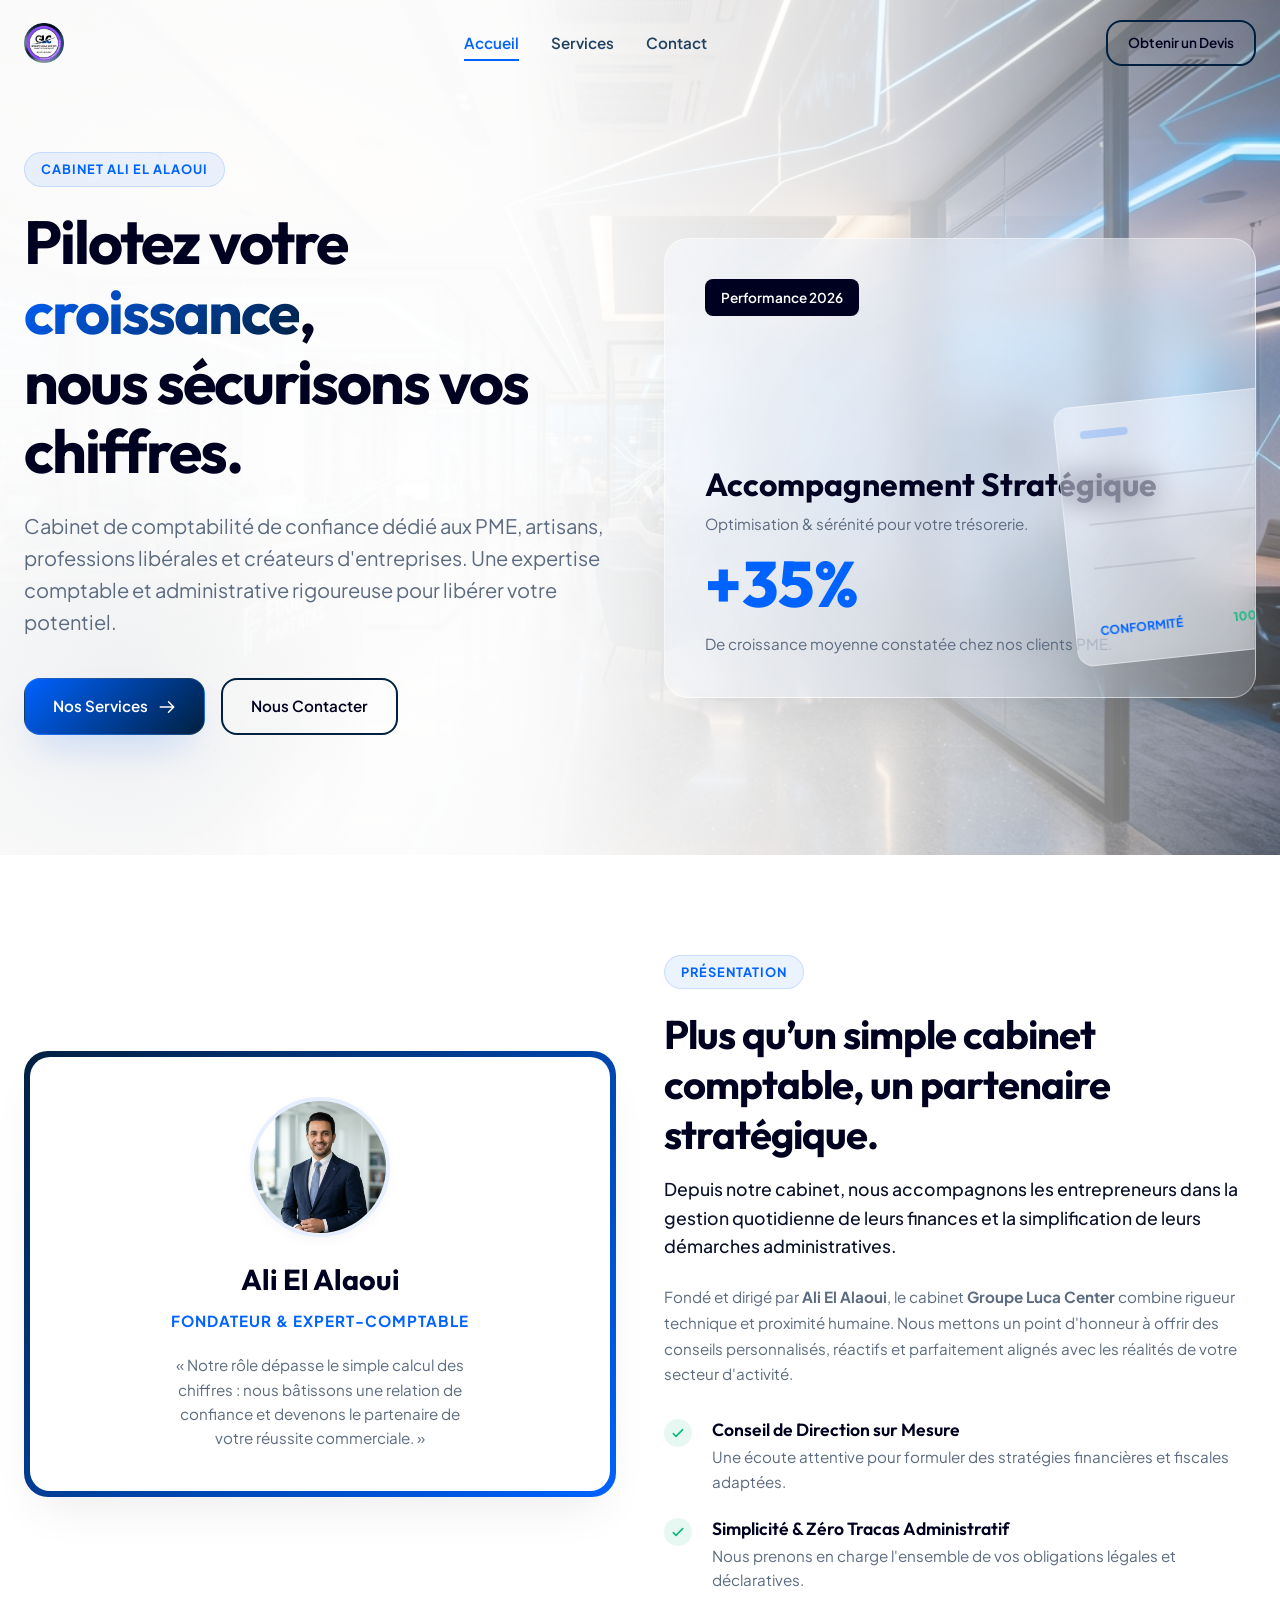
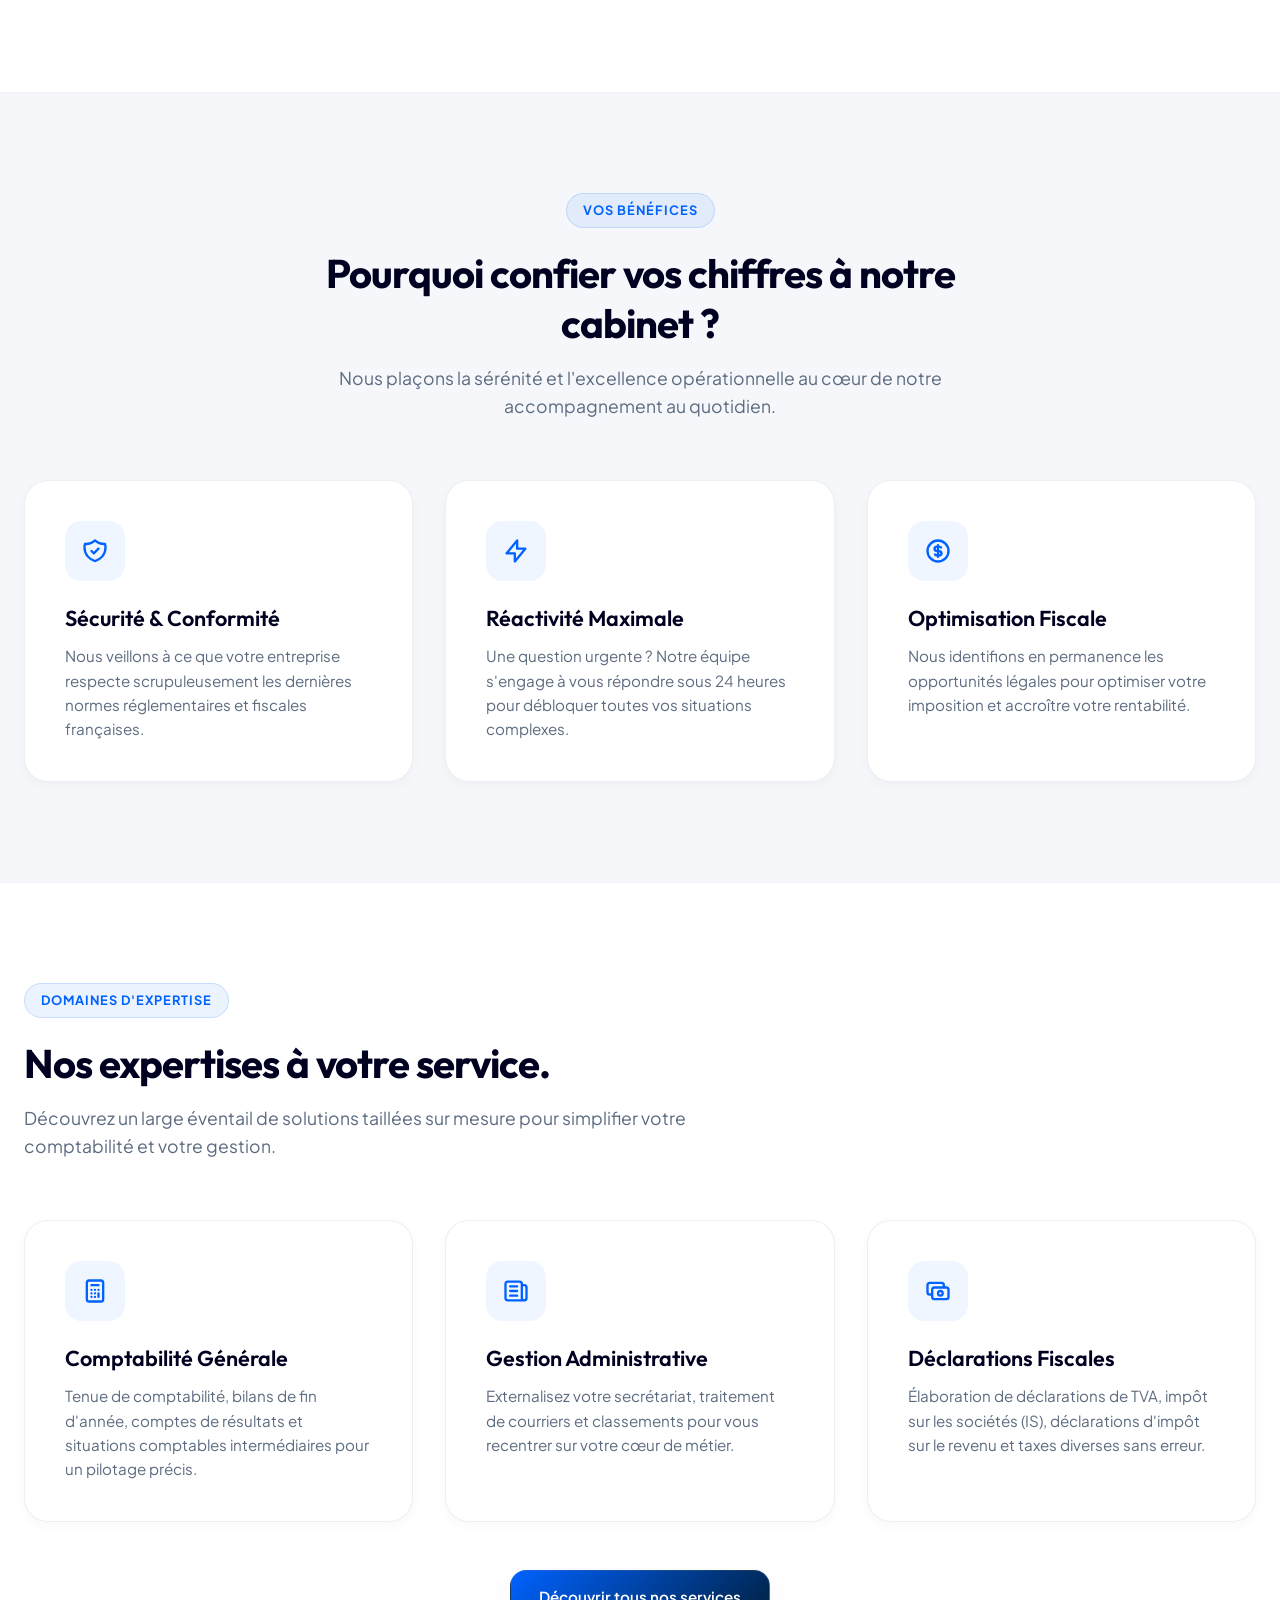
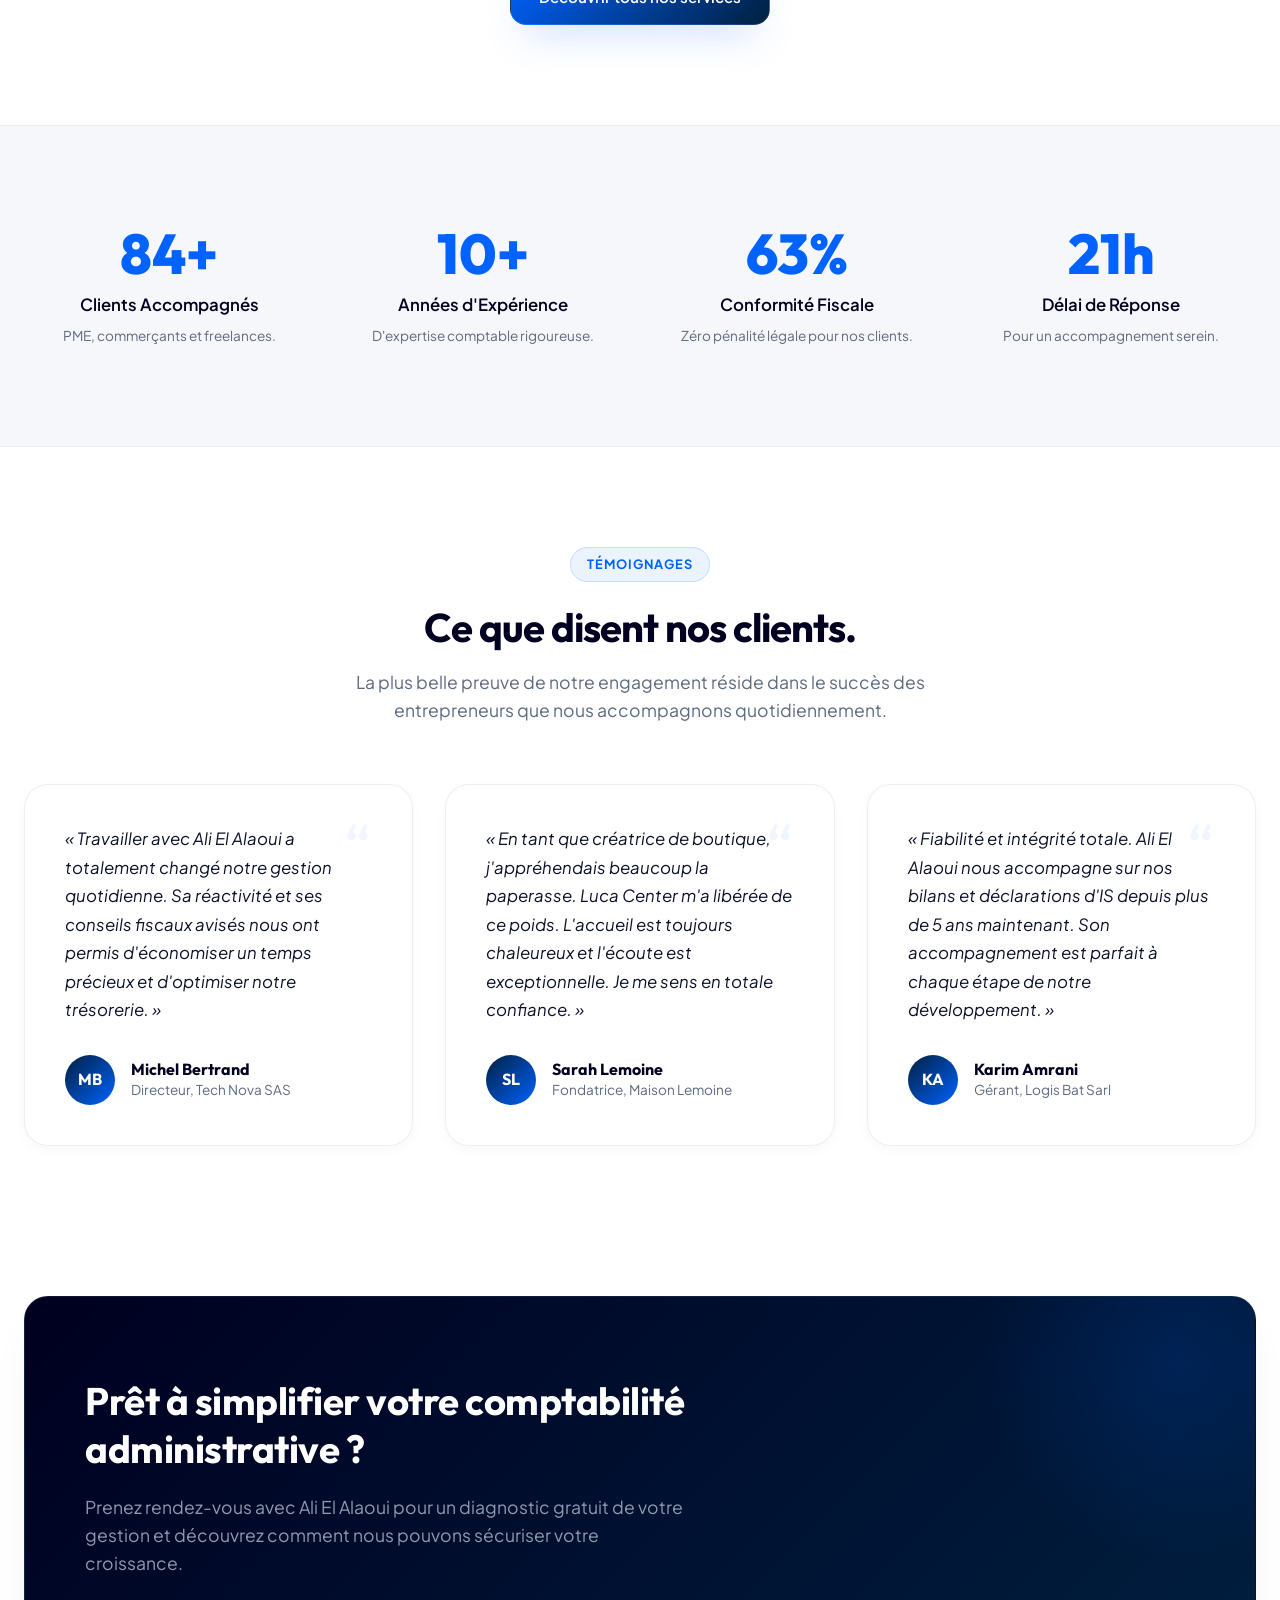
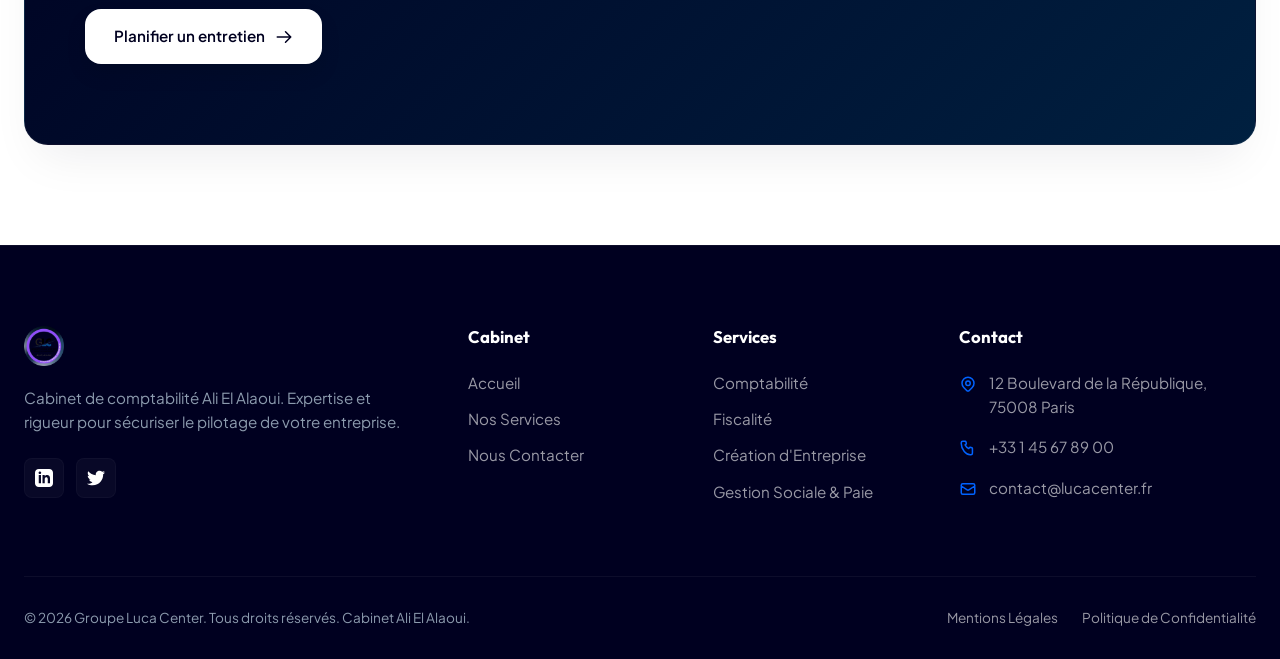
==== index.html @ bc60959a "Initial commit: Groupe Luca Center accounting firm website" ====
<!DOCTYPE html>
<html lang="fr">
<head>
  <meta charset="UTF-8">
  <meta name="viewport" content="width=device-width, initial-scale=1.0">
  
  <!-- SEO Meta Tags -->
  <title>Cabinet Ali El Alaoui | Groupe Luca Center — Cabinet de Comptabilité & Conseil</title>
  <meta name="description" content="Découvrez le Cabinet de Comptabilité Ali El Alaoui & Groupe Luca Center. Accompagnement d'excellence en comptabilité générale, gestion sociale, fiscalité et création d'entreprise pour PME et indépendants.">
  <meta name="keywords" content="comptabilité, cabinet comptable, Ali El Alaoui, Luca Center, fiscalité, création d'entreprise, paie, conseil financier, PME, France">
  <meta name="author" content="Groupe Luca Center">
  
  <!-- Open Graph / Social Media -->
  <meta property="og:type" content="website">
  <meta property="og:title" content="Groupe Luca Center | Cabinet de Comptabilité Ali El Alaoui">
  <meta property="og:description" content="Accompagnement comptable, fiscal et stratégique haut de gamme pour les entreprises en quête de croissance.">
  <meta property="og:site_name" content="Groupe Luca Center">
  
  <!-- Stylesheets -->
  <link rel="stylesheet" href="css/style.css">
</head>
<body>

  <!-- ==========================================================================
       HEADER / NAVBAR
       ========================================================================== -->
  <header class="header" id="mainHeader">
    <div class="container nav-container">
      <!-- Logo -->
      <a href="index.html" class="logo" id="logoLink">
        <img src="logo.png" alt="Luca Center Logo" style="height: 40px; width: auto; object-fit: contain; border-radius: var(--radius-sm);">
      </a>

      <!-- Navigation Menu -->
      <nav class="nav-menu" id="navMenu">
        <a href="index.html" class="nav-link active" id="navHome">Accueil</a>
        <a href="services.html" class="nav-link" id="navServices">Services</a>
        <a href="contact.html" class="nav-link" id="navContact">Contact</a>
      </nav>

      <!-- Desktop Button -->
      <div class="nav-actions">
        <a href="contact.html" class="btn btn-secondary" style="padding: 10px 20px; font-size: 0.85rem;" id="navCta">Obtenir un Devis</a>
      </div>

      <!-- Hamburger toggle for mobile -->
      <div class="nav-toggle" id="navToggle">
        <span></span>
        <span></span>
        <span></span>
      </div>
    </div>
  </header>

  <!-- ==========================================================================
       HERO SECTION
       ========================================================================== -->
  <section class="hero">
    <div class="container grid-2">
      <!-- Left Content -->
      <div class="hero-content reveal-left">
        <span class="badge">Cabinet Ali El Alaoui</span>
        <h1 class="hero-title">
          Pilotez votre <span>croissance</span>,<br>nous sécurisons vos chiffres.
        </h1>
        <p class="hero-subtitle">
          Cabinet de comptabilité de confiance dédié aux PME, artisans, professions libérales et créateurs d'entreprises. Une expertise comptable et administrative rigoureuse pour libérer votre potentiel.
        </p>
        <div class="hero-actions">
          <a href="services.html" class="btn btn-primary" id="heroBtnServices">
            Nos Services
            <svg style="width: 18px; height: 18px; fill: none; stroke: currentColor; stroke-width: 2;" viewBox="0 0 24 24">
              <path stroke-linecap="round" stroke-linejoin="round" d="M14 5l7 7m0 0l-7 7m7-7H3"/>
            </svg>
          </a>
          <a href="contact.html" class="btn btn-secondary" id="heroBtnContact">Nous Contacter</a>
        </div>
      </div>

      <!-- Right Modern CSS Graphic Panel -->
      <div class="hero-graphics reveal-right">
        <div class="hero-box">
          <span class="hero-box-tag">Performance 2026</span>
          <div class="hero-box-main">
            <h3 class="hero-box-title">Accompagnement Stratégique</h3>
            <p class="hero-box-desc">Optimisation & sérénité pour votre trésorerie.</p>
            <div class="hero-box-number">+35%</div>
            <p class="hero-box-desc">De croissance moyenne constatée chez nos clients PME.</p>
          </div>
          
          <!-- Glassmorphic floating second element -->
          <div class="hero-box-glass">
            <div class="hero-glass-indicator"></div>
            <div class="hero-glass-row"></div>
            <div class="hero-glass-row"></div>
            <div class="hero-glass-row short"></div>
            <div style="display: flex; justify-content: space-between; align-items: center; margin-top: 10px;">
              <span style="font-size: 0.75rem; font-weight: 700; color: var(--primary-blue);">CONFORMITÉ</span>
              <span style="font-size: 0.75rem; font-weight: 700; color: var(--success);">100%</span>
            </div>
          </div>
        </div>
      </div>
    </div>
  </section>

  <!-- ==========================================================================
       PRESENTATION CABINET
       ========================================================================== -->
  <section class="section">
    <div class="container grid-2">
      <!-- Left Image/Graphic Column -->
      <div class="reveal-left">
        <!-- Modern Abstract Frame in Light Colors -->
        <div style="position: relative; border-radius: var(--radius-lg); overflow: hidden; background: linear-gradient(135deg, var(--secondary-blue) 0%, var(--primary-blue) 100%); padding: 6px; box-shadow: var(--shadow-lg);">
          <div style="background-color: var(--bg-white); border-radius: calc(var(--radius-lg) - 4px); padding: 40px 30px; text-align: center;">
            <img src="ali_portrait.png" alt="Ali El Alaoui" style="width: 140px; height: 140px; border-radius: var(--radius-full); object-fit: cover; margin: 0 auto 24px; border: 4px solid rgba(0, 98, 255, 0.1); box-shadow: var(--shadow-sm);">
            <h3 style="font-size: 1.8rem; color: var(--deep-navy); margin-bottom: 12px;">Ali El Alaoui</h3>
            <p style="color: var(--primary-blue); font-weight: 700; font-size: 0.95rem; text-transform: uppercase; letter-spacing: 1px; margin-bottom: 20px;">Fondateur & Expert-Comptable</p>
            <p style="color: var(--text-muted); font-size: 0.95rem; line-height: 1.6; max-width: 320px; margin: 0 auto;">
              « Notre rôle dépasse le simple calcul des chiffres : nous bâtissons une relation de confiance et devenons le partenaire de votre réussite commerciale. »
            </p>
          </div>
        </div>
      </div>

      <!-- Right Description Column -->
      <div class="reveal-right">
        <span class="badge">Présentation</span>
        <h2 class="section-title">Plus qu’un simple cabinet comptable, un partenaire stratégique.</h2>
        <p style="color: var(--text-dark); font-size: 1.1rem; margin-bottom: 24px; font-weight: 500;">
          Depuis notre cabinet, nous accompagnons les entrepreneurs dans la gestion quotidienne de leurs finances et la simplification de leurs démarches administratives.
        </p>
        <p style="color: var(--text-muted); font-size: 0.95rem; margin-bottom: 30px; line-height: 1.7;">
          Fondé et dirigé par <strong>Ali El Alaoui</strong>, le cabinet <strong>Groupe Luca Center</strong> combine rigueur technique et proximité humaine. Nous mettons un point d'honneur à offrir des conseils personnalisés, réactifs et parfaitement alignés avec les réalités de votre secteur d'activité.
        </p>
        
        <div class="about-features">
          <div class="about-feature-item">
            <div class="about-feature-check">
              <svg style="width: 16px; height: 16px; fill: none; stroke: currentColor; stroke-width: 2.5;" viewBox="0 0 24 24">
                <path stroke-linecap="round" stroke-linejoin="round" d="M5 13l4 4L19 7" />
              </svg>
            </div>
            <div>
              <h4 class="about-feature-title">Conseil de Direction sur Mesure</h4>
              <p class="about-feature-desc">Une écoute attentive pour formuler des stratégies financières et fiscales adaptées.</p>
            </div>
          </div>
          <div class="about-feature-item">
            <div class="about-feature-check">
              <svg style="width: 16px; height: 16px; fill: none; stroke: currentColor; stroke-width: 2.5;" viewBox="0 0 24 24">
                <path stroke-linecap="round" stroke-linejoin="round" d="M5 13l4 4L19 7" />
              </svg>
            </div>
            <div>
              <h4 class="about-feature-title">Simplicité & Zéro Tracas Administratif</h4>
              <p class="about-feature-desc">Nous prenons en charge l'ensemble de vos obligations légales et déclaratives.</p>
            </div>
          </div>
        </div>
      </div>
    </div>
  </section>

  <!-- ==========================================================================
       POURQUOI NOUS CHOISIR
       ========================================================================== -->
  <section class="section" style="background-color: var(--bg-soft-gray); border-top: 1px solid rgba(0,0,0,0.02); border-bottom: 1px solid rgba(0,0,0,0.02);">
    <div class="container">
      <div class="section-header center reveal">
        <span class="badge">Vos Bénéfices</span>
        <h2 class="section-title">Pourquoi confier vos chiffres à notre cabinet ?</h2>
        <p class="section-subtitle">Nous plaçons la sérénité et l'excellence opérationnelle au cœur de notre accompagnement au quotidien.</p>
      </div>

      <div class="grid-3">
        <!-- Item 1 -->
        <div class="card reveal" style="transition-delay: 0.1s;">
          <div class="card-icon">
            <svg style="width: 28px; height: 28px; fill: none; stroke: currentColor; stroke-width: 2;" viewBox="0 0 24 24">
              <path stroke-linecap="round" stroke-linejoin="round" d="M9 12l2 2 4-4m5.618-4.016A11.955 11.955 0 0112 2.944a11.955 11.955 0 01-8.618 3.04A12.02 12.02 0 003 9c0 5.591 3.824 10.29 9 11.622 5.176-1.332 9-6.03 9-11.622 0-1.042-.133-2.052-.382-3.016z"/>
            </svg>
          </div>
          <h3 class="card-title">Sécurité & Conformité</h3>
          <p class="card-text">Nous veillons à ce que votre entreprise respecte scrupuleusement les dernières normes réglementaires et fiscales françaises.</p>
        </div>

        <!-- Item 2 -->
        <div class="card reveal" style="transition-delay: 0.2s;">
          <div class="card-icon">
            <svg style="width: 28px; height: 28px; fill: none; stroke: currentColor; stroke-width: 2;" viewBox="0 0 24 24">
              <path stroke-linecap="round" stroke-linejoin="round" d="M13 10V3L4 14h7v7l9-11h-7z"/>
            </svg>
          </div>
          <h3 class="card-title">Réactivité Maximale</h3>
          <p class="card-text">Une question urgente ? Notre équipe s'engage à vous répondre sous 24 heures pour débloquer toutes vos situations complexes.</p>
        </div>

        <!-- Item 3 -->
        <div class="card reveal" style="transition-delay: 0.3s;">
          <div class="card-icon">
            <svg style="width: 28px; height: 28px; fill: none; stroke: currentColor; stroke-width: 2;" viewBox="0 0 24 24">
              <path stroke-linecap="round" stroke-linejoin="round" d="M12 8c-1.657 0-3 .895-3 2s1.343 2 3 2 3 .895 3 2-1.343 2-3 2m0-8c1.11 0 2.08.402 2.599 1M12 8V7m0 1v8m0 0v1m0-1c-1.11 0-2.08-.402-2.599-1M21 12a9 9 0 11-18 0 9 9 0 0118 0z"/>
            </svg>
          </div>
          <h3 class="card-title">Optimisation Fiscale</h3>
          <p class="card-text">Nous identifions en permanence les opportunités légales pour optimiser votre imposition et accroître votre rentabilité.</p>
        </div>
      </div>
    </div>
  </section>

  <!-- ==========================================================================
       SERVICES PREVIEW CARDS
       ========================================================================== -->
  <section class="section">
    <div class="container">
      <div class="section-header reveal">
        <span class="badge">Domaines d'Expertise</span>
        <h2 class="section-title">Nos expertises à votre service.</h2>
        <p class="section-subtitle">Découvrez un large éventail de solutions taillées sur mesure pour simplifier votre comptabilité et votre gestion.</p>
      </div>

      <div class="grid-3" style="margin-bottom: 48px;">
        <!-- Service 1 -->
        <div class="card reveal" style="transition-delay: 0.1s;">
          <div class="card-icon">
            <svg style="width: 28px; height: 28px; fill: none; stroke: currentColor; stroke-width: 2;" viewBox="0 0 24 24">
              <path stroke-linecap="round" stroke-linejoin="round" d="M9 7h6m0 10v-3m-3 3h.01M9 17h.01M9 14h.01M12 14h.01M15 11h.01M12 11h.01M9 11h.01M7 21h10a2 2 0 002-2V5a2 2 0 00-2-2H7a2 2 0 00-2 2v14a2 2 0 002 2z"/>
            </svg>
          </div>
          <h3 class="card-title">Comptabilité Générale</h3>
          <p class="card-text">Tenue de comptabilité, bilans de fin d'année, comptes de résultats et situations comptables intermédiaires pour un pilotage précis.</p>
        </div>

        <!-- Service 2 -->
        <div class="card reveal" style="transition-delay: 0.2s;">
          <div class="card-icon">
            <svg style="width: 28px; height: 28px; fill: none; stroke: currentColor; stroke-width: 2;" viewBox="0 0 24 24">
              <path stroke-linecap="round" stroke-linejoin="round" d="M19 20H5a2 2 0 01-2-2V6a2 2 0 012-2h10a2 2 0 012 2v1m2 13a2 2 0 01-2-2V7m2 13a2 2 0 002-2V9a2 2 0 00-2-2h-2m-4-3H9M7 16h6M7 8h6m-6 4h6"/>
            </svg>
          </div>
          <h3 class="card-title">Gestion Administrative</h3>
          <p class="card-text">Externalisez votre secrétariat, traitement de courriers et classements pour vous recentrer sur votre cœur de métier.</p>
        </div>

        <!-- Service 3 -->
        <div class="card reveal" style="transition-delay: 0.3s;">
          <div class="card-icon">
            <svg style="width: 28px; height: 28px; fill: none; stroke: currentColor; stroke-width: 2;" viewBox="0 0 24 24">
              <path stroke-linecap="round" stroke-linejoin="round" d="M17 9V7a2 2 0 00-2-2H5a2 2 0 00-2 2v6a2 2 0 002 2h2m2 4h10a2 2 0 002-2v-6a2 2 0 00-2-2H9a2 2 0 00-2 2v6a2 2 0 002 2zm7-5a2 2 0 11-4 0 2 2 0 014 0z"/>
            </svg>
          </div>
          <h3 class="card-title">Déclarations Fiscales</h3>
          <p class="card-text">Élaboration de déclarations de TVA, impôt sur les sociétés (IS), déclarations d'impôt sur le revenu et taxes diverses sans erreur.</p>
        </div>
      </div>

      <div style="text-align: center;" class="reveal">
        <a href="services.html" class="btn btn-primary" id="previewBtnAllServices">Découvrir tous nos services</a>
      </div>
    </div>
  </section>

  <!-- ==========================================================================
       CHIFFRES CLES
       ========================================================================== -->
  <section class="stats section">
    <div class="container">
      <div class="grid-4">
        <!-- Stat 1 -->
        <div class="stat-item reveal">
          <div class="stat-number" data-target="150" data-suffix="+">0</div>
          <div class="stat-title">Clients Accompagnés</div>
          <div class="stat-desc">PME, commerçants et freelances.</div>
        </div>

        <!-- Stat 2 -->
        <div class="stat-item reveal" style="transition-delay: 0.1s;">
          <div class="stat-number" data-target="10" data-suffix="+">0</div>
          <div class="stat-title">Années d'Expérience</div>
          <div class="stat-desc">D'expertise comptable rigoureuse.</div>
        </div>

        <!-- Stat 3 -->
        <div class="stat-item reveal" style="transition-delay: 0.2s;">
          <div class="stat-number" data-target="100" data-suffix="%">0</div>
          <div class="stat-title">Conformité Fiscale</div>
          <div class="stat-desc">Zéro pénalité légale pour nos clients.</div>
        </div>

        <!-- Stat 4 -->
        <div class="stat-item reveal" style="transition-delay: 0.3s;">
          <div class="stat-number" data-target="24" data-suffix="h">0</div>
          <div class="stat-title">Délai de Réponse</div>
          <div class="stat-desc">Pour un accompagnement serein.</div>
        </div>
      </div>
    </div>
  </section>

  <!-- ==========================================================================
       TESTIMONIALS SECTION
       ========================================================================== -->
  <section class="section">
    <div class="container">
      <div class="section-header center reveal">
        <span class="badge">Témoignages</span>
        <h2 class="section-title">Ce que disent nos clients.</h2>
        <p class="section-subtitle">La plus belle preuve de notre engagement réside dans le succès des entrepreneurs que nous accompagnons quotidiennement.</p>
      </div>

      <div class="grid-3">
        <!-- Testimonial 1 -->
        <div class="testimonial-card reveal">
          <div class="quote-icon">“</div>
          <p class="testimonial-text">
            « Travailler avec Ali El Alaoui a totalement changé notre gestion quotidienne. Sa réactivité et ses conseils fiscaux avisés nous ont permis d'économiser un temps précieux et d'optimiser notre trésorerie. »
          </p>
          <div class="testimonial-author">
            <div class="author-avatar">MB</div>
            <div>
              <h4 class="author-name">Michel Bertrand</h4>
              <p class="author-company">Directeur, Tech Nova SAS</p>
            </div>
          </div>
        </div>

        <!-- Testimonial 2 -->
        <div class="testimonial-card reveal" style="transition-delay: 0.15s;">
          <div class="quote-icon">“</div>
          <p class="testimonial-text">
            « En tant que créatrice de boutique, j'appréhendais beaucoup la paperasse. Luca Center m'a libérée de ce poids. L'accueil est toujours chaleureux et l'écoute est exceptionnelle. Je me sens en totale confiance. »
          </p>
          <div class="testimonial-author">
            <div class="author-avatar">SL</div>
            <div>
              <h4 class="author-name">Sarah Lemoine</h4>
              <p class="author-company">Fondatrice, Maison Lemoine</p>
            </div>
          </div>
        </div>

        <!-- Testimonial 3 -->
        <div class="testimonial-card reveal" style="transition-delay: 0.3s;">
          <div class="quote-icon">“</div>
          <p class="testimonial-text">
            « Fiabilité et intégrité totale. Ali El Alaoui nous accompagne sur nos bilans et déclarations d'IS depuis plus de 5 ans maintenant. Son accompagnement est parfait à chaque étape de notre développement. »
          </p>
          <div class="testimonial-author">
            <div class="author-avatar">KA</div>
            <div>
              <h4 class="author-name">Karim Amrani</h4>
              <p class="author-company">Gérant, Logis Bat Sarl</p>
            </div>
          </div>
        </div>
      </div>
    </div>
  </section>

  <!-- ==========================================================================
       CALL TO ACTION BANNER
       ========================================================================== -->
  <section class="section" style="padding-top: 50px;">
    <div class="container">
      <div class="cta-banner reveal">
        <div class="cta-banner-content">
          <h2 class="cta-banner-title">Prêt à simplifier votre comptabilité administrative ?</h2>
          <p class="cta-banner-text">
            Prenez rendez-vous avec Ali El Alaoui pour un diagnostic gratuit de votre gestion et découvrez comment nous pouvons sécuriser votre croissance.
          </p>
          <a href="contact.html" class="btn btn-primary" style="background: white; color: var(--deep-navy); box-shadow: 0 10px 20px rgba(0,0,0,0.1);" id="ctaBannerBtn">
            Planifier un entretien
            <svg style="width: 18px; height: 18px; fill: none; stroke: currentColor; stroke-width: 2;" viewBox="0 0 24 24">
              <path stroke-linecap="round" stroke-linejoin="round" d="M14 5l7 7m0 0l-7 7m7-7H3"/>
            </svg>
          </a>
        </div>
      </div>
    </div>
  </section>

  <!-- ==========================================================================
       FOOTER
       ========================================================================== -->
  <footer class="footer">
    <div class="container">
      <div class="footer-top">
        <!-- Brand Col -->
        <div class="footer-brand">
          <img src="logo.png" alt="Groupe Luca Center" style="height: 40px; width: auto; object-fit: contain; margin-bottom: 20px; border-radius: var(--radius-sm);">
          <p>
            Cabinet de comptabilité Ali El Alaoui. Expertise et rigueur pour sécuriser le pilotage de votre entreprise.
          </p>
          <div class="social-links">
            <a href="#" class="social-link" aria-label="LinkedIn">
              <svg style="width: 18px; height: 18px; fill: currentColor;" viewBox="0 0 24 24">
                <path d="M19 0h-14c-2.761 0-5 2.239-5 5v14c0 2.761 2.239 5 5 5h14c2.762 0 5-2.239 5-5v-14c0-2.761-2.238-5-5-5zm-11 19h-3v-11h3v11zm-1.5-12.268c-.966 0-1.75-.779-1.75-1.75s.784-1.75 1.75-1.75 1.75.779 1.75 1.75-.784 1.75-1.75 1.75zm13.5 12.268h-3v-5.604c0-3.368-4-3.113-4 0v5.604h-3v-11h3v1.765c1.396-2.586 7-2.777 7 2.476v6.759z"/>
              </svg>
            </a>
            <a href="#" class="social-link" aria-label="Twitter">
              <svg style="width: 18px; height: 18px; fill: currentColor;" viewBox="0 0 24 24">
                <path d="M24 4.557c-.883.392-1.832.656-2.828.775 1.017-.609 1.798-1.574 2.165-2.724-.951.564-2.005.974-3.127 1.195-.897-.957-2.178-1.555-3.594-1.555-3.179 0-5.515 2.966-4.797 6.045-4.091-.205-7.719-2.165-10.148-5.144-1.29 2.213-.669 5.108 1.523 6.574-.806-.026-1.566-.247-2.229-.616-.054 2.281 1.581 4.415 3.949 4.89-.693.188-1.452.232-2.224.084.626 1.956 2.444 3.379 4.6 3.419-2.07 1.623-4.678 2.348-7.29 2.04 2.179 1.397 4.768 2.212 7.548 2.212 9.142 0 14.307-7.721 13.995-14.646.962-.695 1.797-1.562 2.457-2.549z"/>
              </svg>
            </a>
          </div>
        </div>

        <!-- Links Col 1 -->
        <div>
          <h4 class="footer-title">Cabinet</h4>
          <ul class="footer-links">
            <li><a href="index.html">Accueil</a></li>
            <li><a href="services.html">Nos Services</a></li>
            <li><a href="contact.html">Nous Contacter</a></li>
          </ul>
        </div>

        <!-- Links Col 2 -->
        <div>
          <h4 class="footer-title">Services</h4>
          <ul class="footer-links">
            <li><a href="services.html">Comptabilité</a></li>
            <li><a href="services.html">Fiscalité</a></li>
            <li><a href="services.html">Création d'Entreprise</a></li>
            <li><a href="services.html">Gestion Sociale & Paie</a></li>
          </ul>
        </div>

        <!-- Contact Col -->
        <div>
          <h4 class="footer-title">Contact</h4>
          <div class="footer-contact-item">
            <svg style="width: 18px; height: 18px; fill: none; stroke: currentColor; stroke-width: 2;" viewBox="0 0 24 24">
              <path stroke-linecap="round" stroke-linejoin="round" d="M17.657 16.657L13.414 20.9a1.998 1.998 0 01-2.827 0l-4.244-4.243a8 8 0 1111.314 0z"/>
              <path stroke-linecap="round" stroke-linejoin="round" d="M15 11a3 3 0 11-6 0 3 3 0 016 0z"/>
            </svg>
            <span>12 Boulevard de la République, 75008 Paris</span>
          </div>
          <div class="footer-contact-item">
            <svg style="width: 18px; height: 18px; fill: none; stroke: currentColor; stroke-width: 2;" viewBox="0 0 24 24">
              <path stroke-linecap="round" stroke-linejoin="round" d="M3 5a2 2 0 012-2h3.28a1 1 0 01.94.725l.548 2.2a1 1 0 01-.321.988l-1.305.98a10.582 10.582 0 004.872 4.872l.98-1.305a1 1 0 01.988-.321l2.2.548a1 1 0 01.725.94V19a2 2 0 01-2 2h-1C9.716 21 3 14.284 3 6V5z"/>
            </svg>
            <span>+33 1 45 67 89 00</span>
          </div>
          <div class="footer-contact-item">
            <svg style="width: 18px; height: 18px; fill: none; stroke: currentColor; stroke-width: 2;" viewBox="0 0 24 24">
              <path stroke-linecap="round" stroke-linejoin="round" d="M3 8l7.89 5.26a2 2 0 002.22 0L21 8M5 19h14a2 2 0 002-2V7a2 2 0 00-2-2H5a2 2 0 00-2 2v10a2 2 0 002 2z"/>
            </svg>
            <span>contact@lucacenter.fr</span>
          </div>
        </div>
      </div>

      <!-- Footer Bottom -->
      <div class="footer-bottom">
        <div class="footer-copy">
          &copy; 2026 Groupe Luca Center. Tous droits réservés. Cabinet Ali El Alaoui.
        </div>
        <div class="footer-legal-links">
          <a href="#">Mentions Légales</a>
          <a href="#">Politique de Confidentialité</a>
        </div>
      </div>
    </div>
  </footer>

  <!-- Scripts -->
  <script src="js/main.js"></script>
</body>
</html>
---- css/style.css ----
@import url('https://fonts.googleapis.com/css2?family=Outfit:wght@300;400;500;600;700;800&family=Plus+Jakarta+Sans:ital,wght@0,300;0,400;0,500;0,600;0,700;0,800;1,400&display=swap');

/* ==========================================================================
   DESIGN SYSTEM & VARIABLES
   ========================================================================== */
:root {
  /* Color Palette inspired by Logo */
  --primary-blue: #0062FF;
  --primary-blue-rgb: 0, 98, 255;
  --deep-navy: #000020;
  --deep-navy-rgb: 0, 0, 32;
  --dark-blue: #204060;
  --secondary-blue: #002040;
  --black: #000000;
  --light-gray: #E0E0E0;
  
  /* Additional Premium Colors */
  --bg-white: #FFFFFF;
  --bg-soft-gray: #F5F7FA;
  --bg-card: #FFFFFF;
  --text-dark: #0A1128;
  --text-muted: #5C6B80;
  --text-light: #F5F7FA;
  --success: #10B981;
  --border-color: rgba(32, 64, 96, 0.08);

  /* Fonts */
  --font-heading: 'Outfit', -apple-system, BlinkMacSystemFont, "Segoe UI", Roboto, Helvetica, Arial, sans-serif;
  --font-body: 'Plus Jakarta Sans', -apple-system, BlinkMacSystemFont, "Segoe UI", Roboto, Helvetica, Arial, sans-serif;

  /* Shadows */
  --shadow-sm: 0 4px 12px rgba(0, 0, 32, 0.03);
  --shadow-md: 0 16px 32px -10px rgba(0, 0, 32, 0.06);
  --shadow-lg: 0 24px 48px -15px rgba(0, 0, 32, 0.08);
  --shadow-blue: 0 20px 40px -15px rgba(0, 98, 255, 0.25);
  
  /* Borders & Radius */
  --radius-sm: 8px;
  --radius-md: 16px;
  --radius-lg: 24px;
  --radius-full: 9999px;

  /* Transitions */
  --transition-fast: all 0.2s cubic-bezier(0.16, 1, 0.3, 1);
  --transition-normal: all 0.4s cubic-bezier(0.16, 1, 0.3, 1);
  --transition-slow: all 0.8s cubic-bezier(0.16, 1, 0.3, 1);
}

/* ==========================================================================
   BASE & RESET
   ========================================================================== */
*, *::before, *::after {
  box-sizing: border-box;
  margin: 0;
  padding: 0;
}

html {
  font-size: 16px;
  scroll-behavior: smooth;
  -webkit-font-smoothing: antialiased;
  -moz-osx-font-smoothing: grayscale;
}

body {
  font-family: var(--font-body);
  background-color: var(--bg-white);
  color: var(--text-dark);
  line-height: 1.6;
  overflow-x: hidden;
}

h1, h2, h3, h4, h5, h6 {
  font-family: var(--font-heading);
  color: var(--deep-navy);
  font-weight: 700;
  line-height: 1.25;
}

a {
  color: inherit;
  text-decoration: none;
  transition: var(--transition-fast);
}

img {
  max-width: 100%;
  height: auto;
  display: block;
}

ul, ol {
  list-style: none;
}

button, input, select, textarea {
  font-family: inherit;
  border: none;
  background: none;
  outline: none;
}

/* ==========================================================================
   LAYOUTS & CONTAINERS
   ========================================================================== */
.container {
  width: 100%;
  max-width: 1280px;
  margin-left: auto;
  margin-right: auto;
  padding-left: 24px;
  padding-right: 24px;
}

.section {
  padding: 100px 0;
  position: relative;
}

.section-dark {
  background-color: var(--deep-navy);
  color: var(--text-light);
}

.section-dark h2, .section-dark h3 {
  color: var(--bg-white);
}

.section-dark .text-muted {
  color: #8C9BAE;
}

.grid-2 {
  display: grid;
  grid-template-columns: repeat(2, 1fr);
  gap: 48px;
  align-items: center;
}

.grid-3 {
  display: grid;
  grid-template-columns: repeat(3, 1fr);
  gap: 32px;
}

.grid-4 {
  display: grid;
  grid-template-columns: repeat(4, 1fr);
  gap: 24px;
}

/* ==========================================================================
   COMMON COMPONENTS
   ========================================================================== */
/* Header / Navbar */
.header {
  position: fixed;
  top: 0;
  left: 0;
  width: 100%;
  z-index: 1000;
  padding: 20px 0;
  transition: var(--transition-normal);
}

.header.sticky {
  padding: 14px 0;
  background-color: rgba(255, 255, 255, 0.85);
  backdrop-filter: blur(20px);
  -webkit-backdrop-filter: blur(20px);
  box-shadow: 0 10px 30px -10px rgba(0, 0, 32, 0.08);
  border-bottom: 1px solid rgba(0, 0, 32, 0.04);
}

/* Dark mode version sticky header for contact dark panel */
.header.sticky-dark {
  background-color: rgba(0, 0, 32, 0.85);
  border-bottom: 1px solid rgba(255, 255, 255, 0.05);
}

.nav-container {
  display: flex;
  justify-content: space-between;
  align-items: center;
}

.logo {
  display: flex;
  align-items: center;
  gap: 12px;
  font-family: var(--font-heading);
  font-weight: 800;
  font-size: 1.45rem;
  letter-spacing: -0.5px;
  color: var(--deep-navy);
}

.logo span {
  color: var(--primary-blue);
}

.logo-icon {
  width: 40px;
  height: 40px;
  background: linear-gradient(135deg, var(--primary-blue) 0%, var(--secondary-blue) 100%);
  border-radius: var(--radius-sm);
  display: flex;
  align-items: center;
  justify-content: center;
  color: white;
  font-weight: 800;
  font-size: 1.25rem;
  box-shadow: 0 8px 16px -4px rgba(0, 98, 255, 0.4);
}

.nav-menu {
  display: flex;
  align-items: center;
  gap: 32px;
}

.nav-link {
  font-weight: 600;
  font-size: 0.95rem;
  color: var(--dark-blue);
  position: relative;
  padding: 6px 0;
}

.nav-link:hover {
  color: var(--primary-blue);
}

.nav-link::after {
  content: '';
  position: absolute;
  bottom: 0;
  left: 0;
  width: 0;
  height: 2px;
  background-color: var(--primary-blue);
  transition: var(--transition-fast);
}

.nav-link.active {
  color: var(--primary-blue);
}

.nav-link.active::after, .nav-link:hover::after {
  width: 100%;
}

.nav-actions {
  display: flex;
  align-items: center;
  gap: 16px;
}

/* Mobile Nav Toggle */
.nav-toggle {
  display: none;
  flex-direction: column;
  justify-content: space-between;
  width: 24px;
  height: 18px;
  cursor: pointer;
  z-index: 1100;
}

.nav-toggle span {
  display: block;
  height: 2px;
  width: 100%;
  background-color: var(--deep-navy);
  border-radius: 2px;
  transition: var(--transition-fast);
}

/* Buttons */
.btn {
  display: inline-flex;
  align-items: center;
  justify-content: center;
  gap: 10px;
  padding: 14px 28px;
  border-radius: var(--radius-md);
  font-weight: 600;
  font-size: 0.95rem;
  cursor: pointer;
  transition: var(--transition-normal);
  position: relative;
  overflow: hidden;
}

.btn-primary {
  background: linear-gradient(135deg, var(--primary-blue) 0%, var(--secondary-blue) 100%);
  color: var(--bg-white);
  box-shadow: var(--shadow-blue);
  border: 1px solid rgba(255, 255, 255, 0.1);
}

.btn-primary:hover {
  transform: translateY(-3px);
  box-shadow: 0 24px 48px -10px rgba(0, 98, 255, 0.4);
}

.btn-secondary {
  background-color: transparent;
  color: var(--deep-navy);
  border: 2px solid var(--secondary-blue);
}

.btn-secondary:hover {
  background-color: var(--secondary-blue);
  color: var(--bg-white);
  transform: translateY(-3px);
}

.btn-text {
  padding: 8px 16px;
  color: var(--primary-blue);
  font-weight: 600;
  gap: 6px;
}

.btn-text svg {
  transition: var(--transition-fast);
}

.btn-text:hover svg {
  transform: translateX(4px);
}

.btn-whatsapp {
  background-color: #25D366;
  color: white;
  width: 100%;
  margin-top: 16px;
  box-shadow: 0 10px 20px -5px rgba(37, 211, 102, 0.4);
}

.btn-whatsapp:hover {
  background-color: #20ba56;
  transform: translateY(-3px);
  box-shadow: 0 16px 30px -5px rgba(37, 211, 102, 0.5);
}

/* Badge */
.badge {
  display: inline-flex;
  align-items: center;
  gap: 6px;
  padding: 6px 16px;
  background-color: rgba(0, 98, 255, 0.08);
  color: var(--primary-blue);
  border-radius: var(--radius-full);
  font-weight: 700;
  font-size: 0.8rem;
  letter-spacing: 1px;
  text-transform: uppercase;
  margin-bottom: 20px;
  border: 1px solid rgba(0, 98, 255, 0.15);
}

.badge-dark {
  background-color: rgba(255, 255, 255, 0.05);
  color: var(--bg-white);
  border: 1px solid rgba(255, 255, 255, 0.1);
}

/* Section Header */
.section-header {
  max-width: 680px;
  margin-bottom: 60px;
}

.section-header.center {
  margin-left: auto;
  margin-right: auto;
  text-align: center;
}

.section-title {
  font-size: 2.5rem;
  margin-bottom: 16px;
  letter-spacing: -1px;
}

.section-subtitle {
  font-size: 1.1rem;
  color: var(--text-muted);
}

/* Elegant Cards */
.card {
  background-color: var(--bg-card);
  border-radius: var(--radius-lg);
  padding: 40px;
  border: 1px solid var(--border-color);
  box-shadow: var(--shadow-sm);
  transition: var(--transition-normal);
  position: relative;
  overflow: hidden;
}

.card:hover {
  transform: translateY(-8px);
  box-shadow: var(--shadow-lg);
  border-color: rgba(0, 98, 255, 0.15);
}

.card-icon {
  width: 60px;
  height: 60px;
  background-color: rgba(0, 98, 255, 0.06);
  border-radius: var(--radius-md);
  display: flex;
  align-items: center;
  justify-content: center;
  color: var(--primary-blue);
  margin-bottom: 24px;
  transition: var(--transition-normal);
}

.card:hover .card-icon {
  background-color: var(--primary-blue);
  color: white;
  transform: scale(1.05) rotate(5deg);
}

.card-title {
  font-size: 1.35rem;
  margin-bottom: 12px;
  font-weight: 600;
}

.card-text {
  color: var(--text-muted);
  font-size: 0.95rem;
  line-height: 1.6;
}

/* ==========================================================================
   PAGE 1 : ACCUEIL
   ========================================================================== */
/* Hero Section */
.hero {
  min-height: 95vh;
  display: flex;
  align-items: center;
  padding-top: 140px;
  padding-bottom: 60px;
  position: relative;
  background-color: var(--bg-white);
  background-image: linear-gradient(to right, rgba(255, 255, 255, 0.98) 40%, rgba(255, 255, 255, 0.8) 70%, rgba(255, 255, 255, 0.25) 100%), url('../office_bg.png');
  background-size: cover;
  background-position: center right;
  overflow: hidden;
}

/* Subtle background accent gradients */
.hero::before {
  content: '';
  position: absolute;
  top: -20%;
  right: -10%;
  width: 600px;
  height: 600px;
  background: radial-gradient(circle, rgba(0, 98, 255, 0.07) 0%, rgba(255, 255, 255, 0) 70%);
  z-index: 1;
  pointer-events: none;
}

.hero::after {
  content: '';
  position: absolute;
  bottom: -10%;
  left: -10%;
  width: 500px;
  height: 500px;
  background: radial-gradient(circle, rgba(32, 64, 96, 0.05) 0%, rgba(255, 255, 255, 0) 70%);
  z-index: 1;
  pointer-events: none;
}

.hero-content {
  position: relative;
  z-index: 2;
}

.hero-title {
  font-size: 3.8rem;
  line-height: 1.15;
  letter-spacing: -2px;
  margin-bottom: 24px;
}

.hero-title span {
  background: linear-gradient(135deg, var(--primary-blue) 0%, var(--secondary-blue) 100%);
  -webkit-background-clip: text;
  -webkit-text-fill-color: transparent;
}

.hero-subtitle {
  font-size: 1.25rem;
  color: var(--text-muted);
  margin-bottom: 40px;
  max-width: 580px;
  font-weight: 400;
}

.hero-actions {
  display: flex;
  gap: 16px;
  margin-bottom: 48px;
}

.hero-graphics {
  position: relative;
  z-index: 2;
  display: flex;
  justify-content: center;
  align-items: center;
}

/* Stunning Pure CSS 3D Abstract Structure for Héro */
.hero-box {
  width: 100%;
  height: 460px;
  background: linear-gradient(135deg, rgba(255, 255, 255, 0.6) 0%, rgba(255, 255, 255, 0.2) 100%);
  border: 1px solid rgba(255, 255, 255, 0.4);
  backdrop-filter: blur(20px);
  -webkit-backdrop-filter: blur(20px);
  border-radius: var(--radius-lg);
  box-shadow: var(--shadow-lg);
  padding: 40px;
  position: relative;
  display: flex;
  flex-direction: column;
  justify-content: space-between;
  overflow: hidden;
  box-sizing: border-box;
}

.hero-box::before {
  content: '';
  position: absolute;
  top: -50%;
  left: -50%;
  width: 200%;
  height: 200%;
  background: radial-gradient(circle, rgba(0, 98, 255, 0.08) 0%, transparent 60%);
  animation: rotateGlow 20s linear infinite;
  pointer-events: none;
}

.hero-box-tag {
  display: inline-flex;
  align-items: center;
  gap: 8px;
  font-weight: 600;
  font-size: 0.85rem;
  background-color: var(--deep-navy);
  color: white;
  padding: 8px 16px;
  border-radius: var(--radius-sm);
  align-self: flex-start;
  z-index: 2;
}

.hero-box-main {
  z-index: 2;
}

.hero-box-title {
  font-size: 2rem;
  margin-bottom: 8px;
}

.hero-box-number {
  font-size: 4rem;
  font-weight: 800;
  color: var(--primary-blue);
  line-height: 1;
  margin: 16px 0;
  font-family: var(--font-heading);
}

.hero-box-desc {
  font-size: 0.95rem;
  color: var(--text-muted);
}

.hero-box-glass {
  position: absolute;
  right: -30px;
  bottom: 40px;
  width: 220px;
  height: 260px;
  background: rgba(255, 255, 255, 0.35);
  backdrop-filter: blur(15px);
  -webkit-backdrop-filter: blur(15px);
  border-radius: var(--radius-md);
  border: 1px solid rgba(255, 255, 255, 0.4);
  box-shadow: 0 20px 40px rgba(0, 0, 0, 0.05);
  padding: 24px;
  display: flex;
  flex-direction: column;
  justify-content: space-between;
  transform: rotate(-6deg);
  transition: var(--transition-normal);
  z-index: 3;
}

.hero-box:hover .hero-box-glass {
  transform: rotate(-2deg) translateY(-10px);
}

.hero-glass-indicator {
  width: 48px;
  height: 8px;
  background-color: rgba(0, 98, 255, 0.2);
  border-radius: var(--radius-full);
}

.hero-glass-row {
  height: 2px;
  background-color: rgba(0, 0, 32, 0.08);
  width: 100%;
}

.hero-glass-row.short {
  width: 60%;
}

/* Presentation and Trust Elements */
.about-features {
  display: flex;
  flex-direction: column;
  gap: 24px;
  margin-top: 32px;
}

.about-feature-item {
  display: flex;
  gap: 20px;
  align-items: flex-start;
}

.about-feature-check {
  width: 28px;
  height: 28px;
  background-color: rgba(16, 185, 129, 0.1);
  color: var(--success);
  border-radius: var(--radius-full);
  display: flex;
  align-items: center;
  justify-content: center;
  flex-shrink: 0;
}

.about-feature-title {
  font-size: 1.1rem;
  font-weight: 600;
  margin-bottom: 4px;
}

.about-feature-desc {
  font-size: 0.95rem;
  color: var(--text-muted);
}

/* Stats Counter Section */
.stats {
  padding: 80px 0;
  background-color: var(--bg-soft-gray);
  border-top: 1px solid rgba(0, 0, 32, 0.04);
  border-bottom: 1px solid rgba(0, 0, 32, 0.04);
}

.stat-item {
  text-align: center;
  padding: 20px;
}

.stat-number {
  font-size: 3.5rem;
  font-weight: 800;
  color: var(--primary-blue);
  line-height: 1;
  margin-bottom: 10px;
  font-family: var(--font-heading);
}

.stat-title {
  font-size: 1.05rem;
  font-weight: 600;
  color: var(--deep-navy);
  margin-bottom: 6px;
}

.stat-desc {
  font-size: 0.85rem;
  color: var(--text-muted);
}

/* Testimonials */
.testimonial-card {
  background-color: var(--bg-white);
  border-radius: var(--radius-lg);
  padding: 40px;
  border: 1px solid var(--border-color);
  position: relative;
  box-shadow: var(--shadow-sm);
  display: flex;
  flex-direction: column;
  justify-content: space-between;
  height: 100%;
}

.quote-icon {
  position: absolute;
  top: 30px;
  right: 40px;
  font-size: 4rem;
  color: rgba(0, 98, 255, 0.06);
  font-family: var(--font-heading);
  line-height: 1;
}

.testimonial-text {
  font-size: 1.05rem;
  color: var(--text-dark);
  line-height: 1.7;
  font-style: italic;
  margin-bottom: 30px;
  z-index: 2;
  position: relative;
}

.testimonial-author {
  display: flex;
  align-items: center;
  gap: 16px;
}

.author-avatar {
  width: 50px;
  height: 50px;
  border-radius: var(--radius-full);
  background: linear-gradient(135deg, var(--secondary-blue) 0%, var(--primary-blue) 100%);
  display: flex;
  align-items: center;
  justify-content: center;
  color: white;
  font-weight: 700;
  font-family: var(--font-heading);
}

.author-name {
  font-weight: 700;
  color: var(--deep-navy);
  font-size: 1rem;
}

.author-company {
  font-size: 0.85rem;
  color: var(--text-muted);
}

/* CTA Banner Modern */
.cta-banner {
  background: linear-gradient(135deg, var(--deep-navy) 0%, var(--secondary-blue) 100%);
  border-radius: var(--radius-lg);
  padding: 80px 60px;
  position: relative;
  overflow: hidden;
  box-shadow: var(--shadow-lg);
  border: 1px solid rgba(255, 255, 255, 0.05);
}

.cta-banner::before {
  content: '';
  position: absolute;
  top: -30%;
  right: -10%;
  width: 400px;
  height: 400px;
  background: radial-gradient(circle, rgba(0, 98, 255, 0.15) 0%, rgba(0, 0, 32, 0) 70%);
  pointer-events: none;
}

.cta-banner-content {
  position: relative;
  z-index: 2;
  max-width: 600px;
}

.cta-banner-title {
  color: white;
  font-size: 2.4rem;
  margin-bottom: 20px;
  letter-spacing: -0.5px;
}

.cta-banner-text {
  color: #8C9BAE;
  font-size: 1.1rem;
  margin-bottom: 32px;
}

/* ==========================================================================
   PAGE 2 : SERVICES
   ========================================================================== */
.services-header {
  padding-top: 180px;
  padding-bottom: 80px;
  background: linear-gradient(180deg, var(--bg-soft-gray) 0%, var(--bg-white) 100%);
  text-align: center;
}

.services-header h1 {
  font-size: 3.5rem;
  letter-spacing: -1.5px;
  margin-bottom: 20px;
}

.services-header .text-muted {
  max-width: 600px;
  margin: 0 auto;
  font-size: 1.2rem;
}

.services-grid {
  padding: 80px 0;
}

/* Custom Process / Timeline Section */
.process-section {
  padding: 100px 0;
  background-color: var(--bg-soft-gray);
  border-top: 1px solid rgba(0, 0, 32, 0.04);
}

.timeline {
  display: flex;
  justify-content: space-between;
  position: relative;
  margin-top: 60px;
}

.timeline::before {
  content: '';
  position: absolute;
  top: 30px;
  left: 5%;
  right: 5%;
  height: 2px;
  background: linear-gradient(90deg, rgba(0, 98, 255, 0.1) 0%, rgba(0, 98, 255, 0.8) 50%, rgba(0, 98, 255, 0.1) 100%);
  z-index: 1;
}

.timeline-step {
  width: 22%;
  position: relative;
  z-index: 2;
  text-align: center;
}

.timeline-icon {
  width: 64px;
  height: 64px;
  background-color: white;
  border: 3px solid rgba(0, 98, 255, 0.1);
  border-radius: var(--radius-full);
  display: flex;
  align-items: center;
  justify-content: center;
  font-weight: 700;
  font-size: 1.35rem;
  color: var(--primary-blue);
  margin: 0 auto 24px;
  transition: var(--transition-normal);
  box-shadow: var(--shadow-sm);
}

.timeline-step:hover .timeline-icon {
  background-color: var(--primary-blue);
  color: white;
  border-color: var(--primary-blue);
  transform: translateY(-5px);
  box-shadow: var(--shadow-blue);
}

.timeline-title {
  font-size: 1.15rem;
  font-weight: 700;
  margin-bottom: 10px;
  color: var(--deep-navy);
}

.timeline-desc {
  font-size: 0.9rem;
  color: var(--text-muted);
  line-height: 1.5;
}

/* ==========================================================================
   PAGE 3 : CONTACT
   ========================================================================== */
.contact-container {
  padding-top: 160px;
  padding-bottom: 80px;
}

.contact-layout {
  display: grid;
  grid-template-columns: 42% 58%;
  background-color: var(--bg-white);
  border-radius: var(--radius-lg);
  border: 1px solid var(--border-color);
  box-shadow: var(--shadow-lg);
  overflow: hidden;
}

/* Left panel: Deep Navy */
.contact-sidebar {
  background: linear-gradient(135deg, var(--deep-navy) 0%, var(--secondary-blue) 100%);
  color: white;
  padding: 60px 48px;
  display: flex;
  flex-direction: column;
  justify-content: space-between;
  position: relative;
  overflow: hidden;
}

.contact-sidebar::before {
  content: '';
  position: absolute;
  top: -30%;
  left: -20%;
  width: 300px;
  height: 300px;
  background: radial-gradient(circle, rgba(0, 98, 255, 0.12) 0%, transparent 70%);
  pointer-events: none;
}

.contact-sidebar-header h2 {
  color: white;
  font-size: 2.2rem;
  letter-spacing: -0.5px;
  margin-bottom: 16px;
}

.contact-sidebar-header p {
  color: #8C9BAE;
  font-size: 1.05rem;
  line-height: 1.6;
}

.contact-info-list {
  margin: 40px 0;
  display: flex;
  flex-direction: column;
  gap: 24px;
}

.contact-info-item {
  display: flex;
  align-items: flex-start;
  gap: 16px;
}

.contact-info-icon {
  width: 44px;
  height: 44px;
  background-color: rgba(255, 255, 255, 0.05);
  border-radius: var(--radius-sm);
  display: flex;
  align-items: center;
  justify-content: center;
  color: var(--primary-blue);
  font-size: 1.15rem;
  flex-shrink: 0;
  border: 1px solid rgba(255, 255, 255, 0.05);
}

.contact-info-content h4 {
  color: #8C9BAE;
  font-size: 0.85rem;
  text-transform: uppercase;
  letter-spacing: 1px;
  margin-bottom: 4px;
  font-weight: 600;
}

.contact-info-content p {
  font-size: 1rem;
  color: white;
  font-weight: 500;
}

/* Right panel: Form */
.contact-form-wrapper {
  padding: 60px;
}

.form-title {
  font-size: 1.8rem;
  margin-bottom: 8px;
  letter-spacing: -0.5px;
}

.form-subtitle {
  font-size: 0.95rem;
  color: var(--text-muted);
  margin-bottom: 40px;
}

.contact-form {
  display: flex;
  flex-direction: column;
  gap: 24px;
}

.form-row {
  display: grid;
  grid-template-columns: repeat(2, 1fr);
  gap: 20px;
}

.form-group {
  position: relative;
  display: flex;
  flex-direction: column;
}

.form-control {
  width: 100%;
  padding: 16px;
  background-color: var(--bg-soft-gray);
  border: 1px solid transparent;
  border-radius: var(--radius-md);
  font-size: 0.95rem;
  color: var(--text-dark);
  font-family: var(--font-body);
  transition: var(--transition-normal);
}

.form-control:focus {
  background-color: var(--bg-white);
  border-color: var(--primary-blue);
  box-shadow: 0 0 0 4px rgba(0, 98, 255, 0.08);
}

textarea.form-control {
  resize: vertical;
  min-height: 120px;
}

/* Floating labels effect styling */
.form-label {
  font-size: 0.85rem;
  font-weight: 600;
  color: var(--text-muted);
  margin-bottom: 8px;
  letter-spacing: 0.5px;
}

.form-control::placeholder {
  color: #A0AEC0;
}

/* Google Maps Custom Styling */
.map-section {
  padding: 60px 0 100px;
}

.map-card {
  border-radius: var(--radius-lg);
  overflow: hidden;
  box-shadow: var(--shadow-md);
  border: 1px solid var(--border-color);
  height: 400px;
  position: relative;
  background-color: var(--bg-soft-gray);
}

.map-placeholder {
  width: 100%;
  height: 100%;
  display: flex;
  flex-direction: column;
  align-items: center;
  justify-content: center;
  background: linear-gradient(135deg, rgba(0, 0, 32, 0.02) 0%, rgba(0, 98, 255, 0.03) 100%);
  padding: 40px;
  text-align: center;
}

.map-placeholder-icon {
  width: 80px;
  height: 80px;
  background-color: rgba(0, 98, 255, 0.08);
  border-radius: var(--radius-full);
  display: flex;
  align-items: center;
  justify-content: center;
  color: var(--primary-blue);
  margin-bottom: 20px;
}

.map-placeholder-title {
  font-size: 1.35rem;
  font-weight: 700;
  margin-bottom: 8px;
  color: var(--deep-navy);
}

.map-placeholder-address {
  font-size: 0.95rem;
  color: var(--text-muted);
  max-width: 320px;
  margin-bottom: 24px;
}

/* Floating toast notifications */
.toast {
  position: fixed;
  bottom: 30px;
  right: 30px;
  background-color: var(--deep-navy);
  color: white;
  border-radius: var(--radius-md);
  padding: 16px 28px;
  box-shadow: var(--shadow-lg);
  border-left: 4px solid var(--success);
  display: flex;
  align-items: center;
  gap: 12px;
  font-weight: 600;
  z-index: 10000;
  transform: translateY(120px);
  opacity: 0;
  transition: var(--transition-normal);
}

.toast.show {
  transform: translateY(0);
  opacity: 1;
}

/* ==========================================================================
   FOOTER
   ========================================================================== */
.footer {
  background-color: var(--deep-navy);
  color: rgba(255, 255, 255, 0.6);
  padding: 80px 0 30px;
  border-top: 1px solid rgba(255, 255, 255, 0.05);
  font-size: 0.95rem;
}

.footer-top {
  display: grid;
  grid-template-columns: 2fr 1fr 1fr 1.5fr;
  gap: 48px;
  margin-bottom: 60px;
}

.footer-brand h3 {
  color: white;
  font-size: 1.4rem;
  margin-bottom: 16px;
  font-family: var(--font-heading);
}

.footer-brand h3 span {
  color: var(--primary-blue);
}

.footer-brand p {
  line-height: 1.6;
  margin-bottom: 24px;
  color: #8C9BAE;
}

.social-links {
  display: flex;
  gap: 12px;
}

.social-link {
  width: 40px;
  height: 40px;
  background-color: rgba(255, 255, 255, 0.03);
  border-radius: var(--radius-sm);
  display: flex;
  align-items: center;
  justify-content: center;
  color: white;
  font-size: 1.1rem;
  transition: var(--transition-fast);
  border: 1px solid rgba(255, 255, 255, 0.03);
}

.social-link:hover {
  background-color: var(--primary-blue);
  color: white;
  transform: translateY(-3px);
  box-shadow: 0 8px 16px rgba(0, 98, 255, 0.3);
}

.footer-title {
  color: white;
  font-size: 1.05rem;
  font-weight: 700;
  margin-bottom: 24px;
  font-family: var(--font-heading);
}

.footer-links {
  display: flex;
  flex-direction: column;
  gap: 12px;
}

.footer-links a:hover {
  color: white;
  padding-left: 4px;
}

.footer-contact-item {
  display: flex;
  align-items: flex-start;
  gap: 12px;
  margin-bottom: 16px;
}

.footer-contact-item svg {
  color: var(--primary-blue);
  margin-top: 4px;
  flex-shrink: 0;
}

.footer-bottom {
  padding-top: 30px;
  border-top: 1px solid rgba(255, 255, 255, 0.05);
  display: flex;
  justify-content: space-between;
  align-items: center;
  font-size: 0.85rem;
}

.footer-copy {
  color: #8C9BAE;
}

.footer-legal-links {
  display: flex;
  gap: 24px;
}

.footer-legal-links a:hover {
  color: white;
}

/* ==========================================================================
   SCROLL REVEAL & ANIMATIONS
   ========================================================================== */
.reveal {
  opacity: 0;
  transform: translateY(40px);
  transition: opacity 0.8s cubic-bezier(0.16, 1, 0.3, 1), transform 0.8s cubic-bezier(0.16, 1, 0.3, 1);
}

.reveal.active {
  opacity: 1;
  transform: translateY(0);
}

.reveal-left {
  opacity: 0;
  transform: translateX(-40px);
  transition: opacity 0.8s cubic-bezier(0.16, 1, 0.3, 1), transform 0.8s cubic-bezier(0.16, 1, 0.3, 1);
}

.reveal-left.active {
  opacity: 1;
  transform: translateX(0);
}

.reveal-right {
  opacity: 0;
  transform: translateX(40px);
  transition: opacity 0.8s cubic-bezier(0.16, 1, 0.3, 1), transform 0.8s cubic-bezier(0.16, 1, 0.3, 1);
}

.reveal-right.active {
  opacity: 1;
  transform: translateX(0);
}

@keyframes rotateGlow {
  0% { transform: rotate(0deg); }
  100% { transform: rotate(360deg); }
}

/* ==========================================================================
   MEDIA QUERIES (MOBILE FIRST RESPONSIVE)
   ========================================================================== */

/* Up to 1024px (Tablets / Laptops) */
@media (max-width: 1024px) {
  .hero-title {
    font-size: 3rem;
  }
  
  .grid-3 {
    grid-template-columns: repeat(2, 1fr);
  }
  
  .grid-4 {
    grid-template-columns: repeat(2, 1fr);
    gap: 20px;
  }
  
  .contact-layout {
    grid-template-columns: 1fr;
  }
  
  .contact-sidebar {
    padding: 48px;
  }
  
  .contact-form-wrapper {
    padding: 48px;
  }
  
  .timeline {
    flex-wrap: wrap;
    gap: 40px;
    justify-content: center;
  }
  
  .timeline::before {
    display: none;
  }
  
  .timeline-step {
    width: 42%;
  }
  
  .footer-top {
    grid-template-columns: repeat(2, 1fr);
  }
}

/* Up to 768px (Mobile & Tablets) */
@media (max-width: 768px) {
  .section {
    padding: 70px 0;
  }
  
  .grid-2 {
    grid-template-columns: 1fr;
    gap: 40px;
  }
  
  .hero {
    min-height: auto;
    padding-top: 120px;
    padding-bottom: 40px;
  }
  
  .hero-title {
    font-size: 2.4rem;
    letter-spacing: -1px;
  }
  
  .hero-subtitle {
    font-size: 1.1rem;
    margin-bottom: 30px;
  }
  
  .hero-actions {
    flex-direction: column;
    gap: 12px;
  }
  
  .hero-actions .btn {
    width: 100%;
  }
  
  .hero-box {
    height: 380px;
    padding: 30px;
  }
  
  .hero-box-title {
    font-size: 1.6rem;
  }
  
  .hero-box-number {
    font-size: 3rem;
  }
  
  .hero-box-glass {
    width: 160px;
    height: 200px;
    right: -10px;
    bottom: 20px;
  }
  
  /* Mobile Navbar toggle display */
  .nav-toggle {
    display: flex;
  }
  
  .nav-menu {
    position: fixed;
    top: 0;
    right: -100%;
    width: 300px;
    height: 100vh;
    background-color: var(--bg-white);
    flex-direction: column;
    align-items: flex-start;
    padding: 100px 40px;
    gap: 24px;
    box-shadow: -10px 0 40px rgba(0, 0, 32, 0.1);
    transition: var(--transition-normal);
    z-index: 1050;
  }
  
  .nav-menu.open {
    right: 0;
  }
  
  /* Hamburger transform */
  .nav-toggle.open span:nth-child(1) {
    transform: translateY(8px) rotate(45deg);
    background-color: var(--primary-blue);
  }
  
  .nav-toggle.open span:nth-child(2) {
    opacity: 0;
  }
  
  .nav-toggle.open span:nth-child(3) {
    transform: translateY(-8px) rotate(-45deg);
    background-color: var(--primary-blue);
  }
  
  .nav-actions {
    display: none;
  }
  
  .section-title {
    font-size: 2rem;
  }
  
  .services-header h1 {
    font-size: 2.6rem;
  }
}

/* Up to 480px (Small Mobile) */
@media (max-width: 480px) {
  .container {
    padding-left: 20px;
    padding-right: 20px;
  }
  
  .grid-3, .grid-4 {
    grid-template-columns: 1fr;
  }
  
  .timeline-step {
    width: 100%;
  }
  
  .contact-sidebar {
    padding: 32px 24px;
  }
  
  .contact-form-wrapper {
    padding: 32px 24px;
  }
  
  .form-row {
    grid-template-columns: 1fr;
  }
  
  .footer-top {
    grid-template-columns: 1fr;
    gap: 32px;
  }
  
  .footer-bottom {
    flex-direction: column;
    gap: 20px;
    text-align: center;
  }
  
  .footer-legal-links {
    flex-wrap: wrap;
    justify-content: center;
  }
  
  .stat-number {
    font-size: 2.8rem;
  }
  
  .cta-banner {
    padding: 48px 24px;
  }
  
  .cta-banner-title {
    font-size: 1.8rem;
  }
}
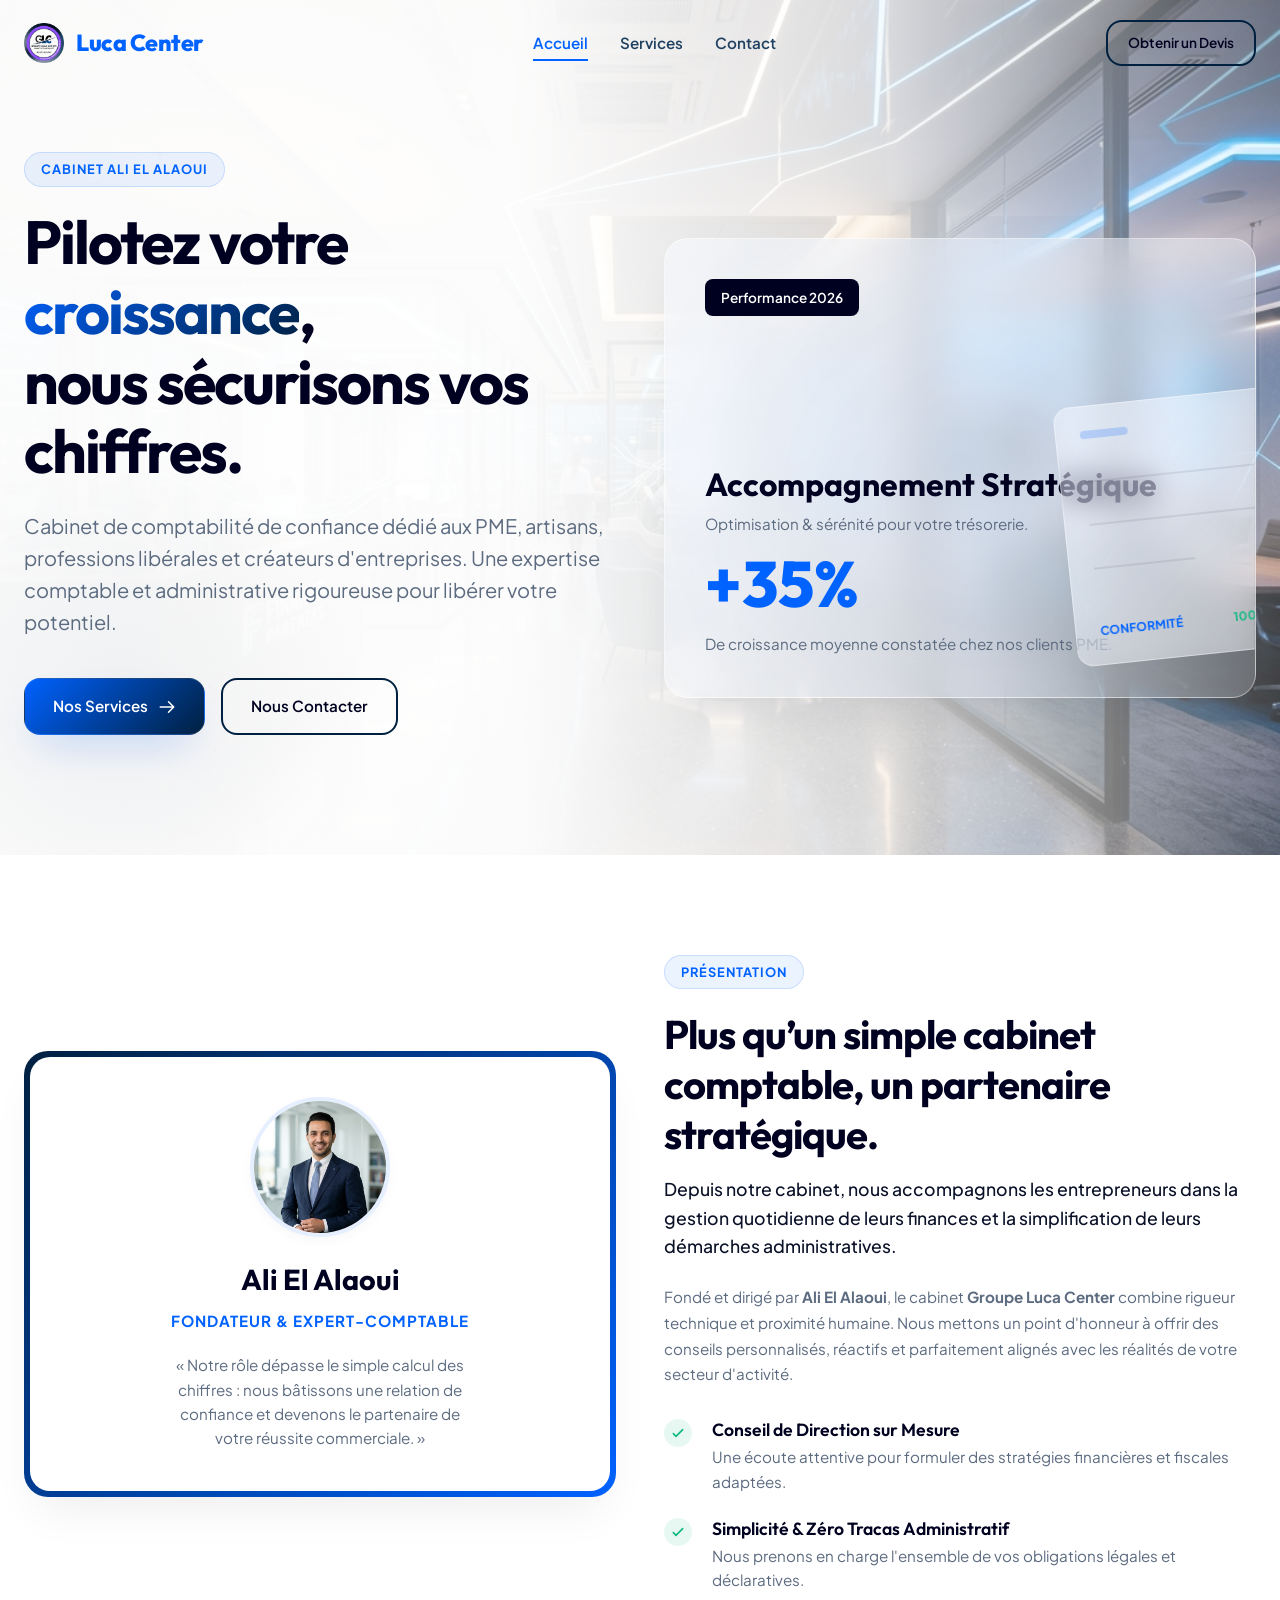
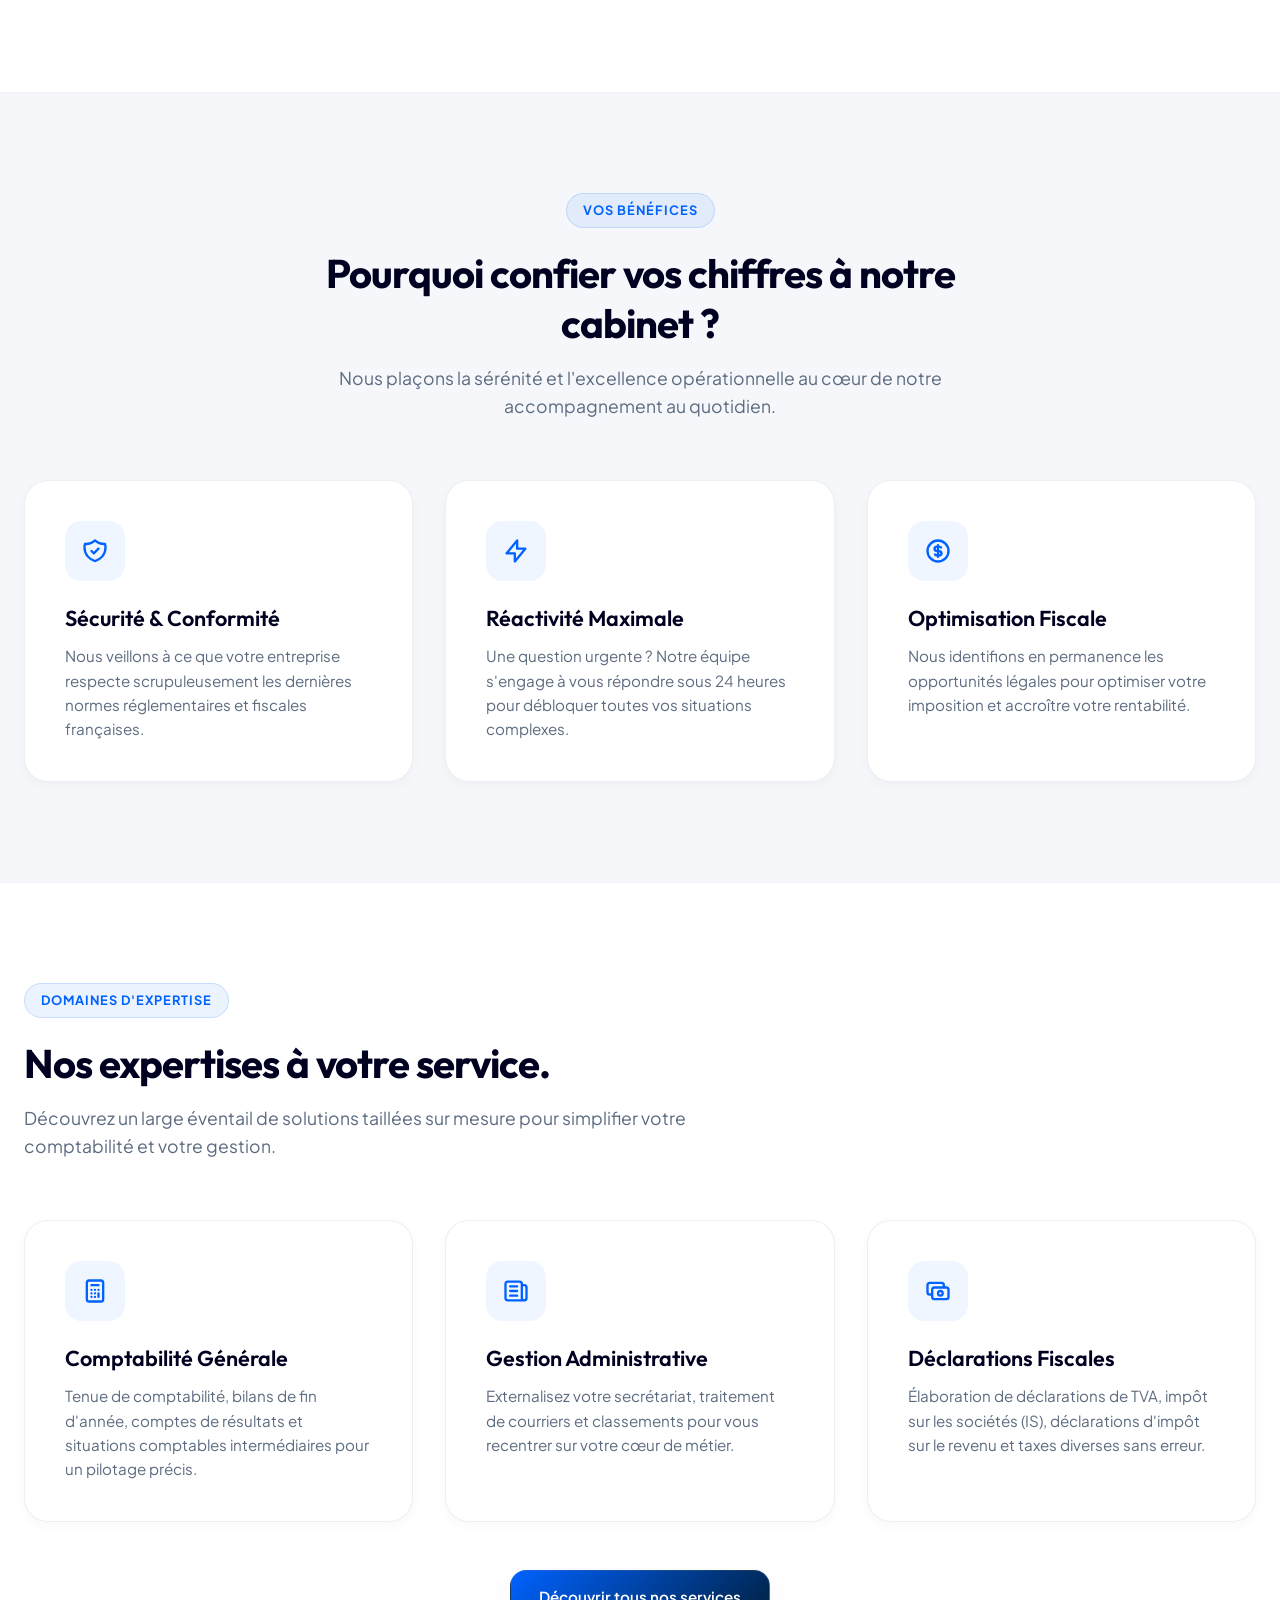
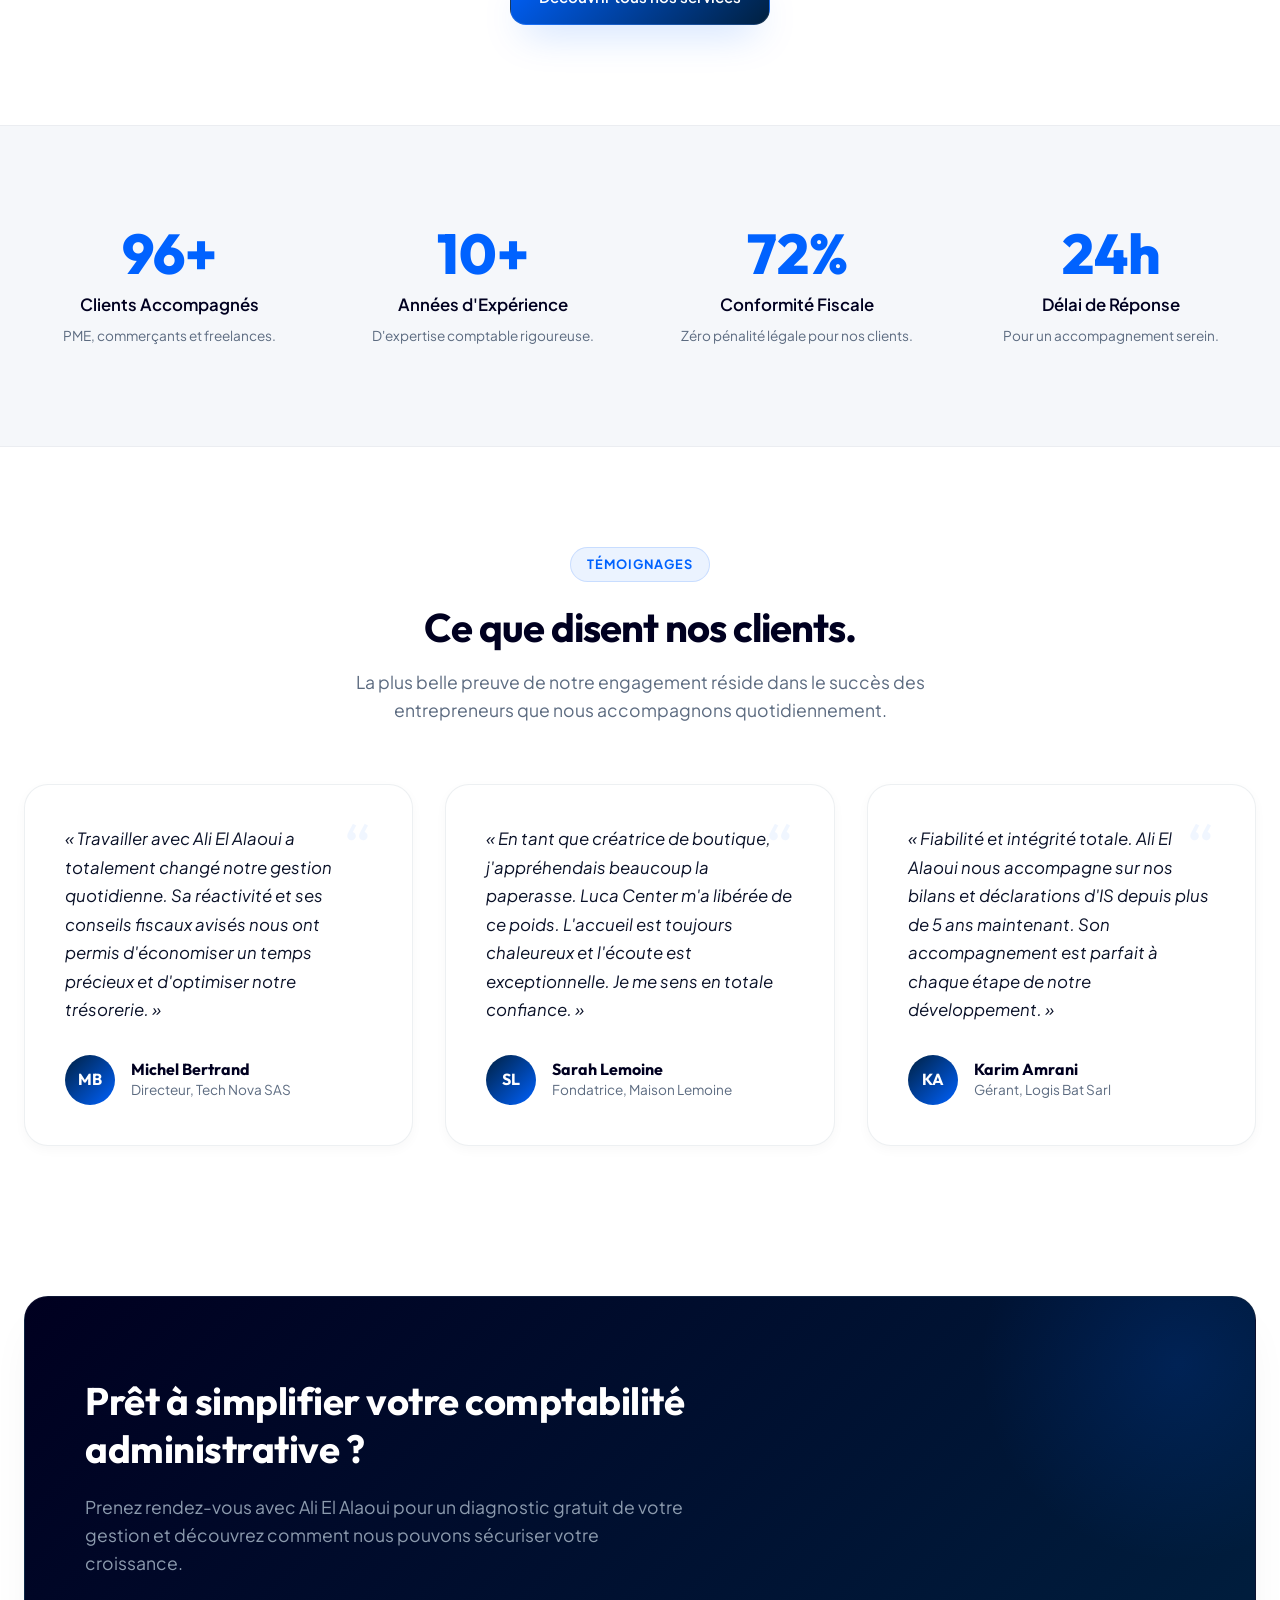
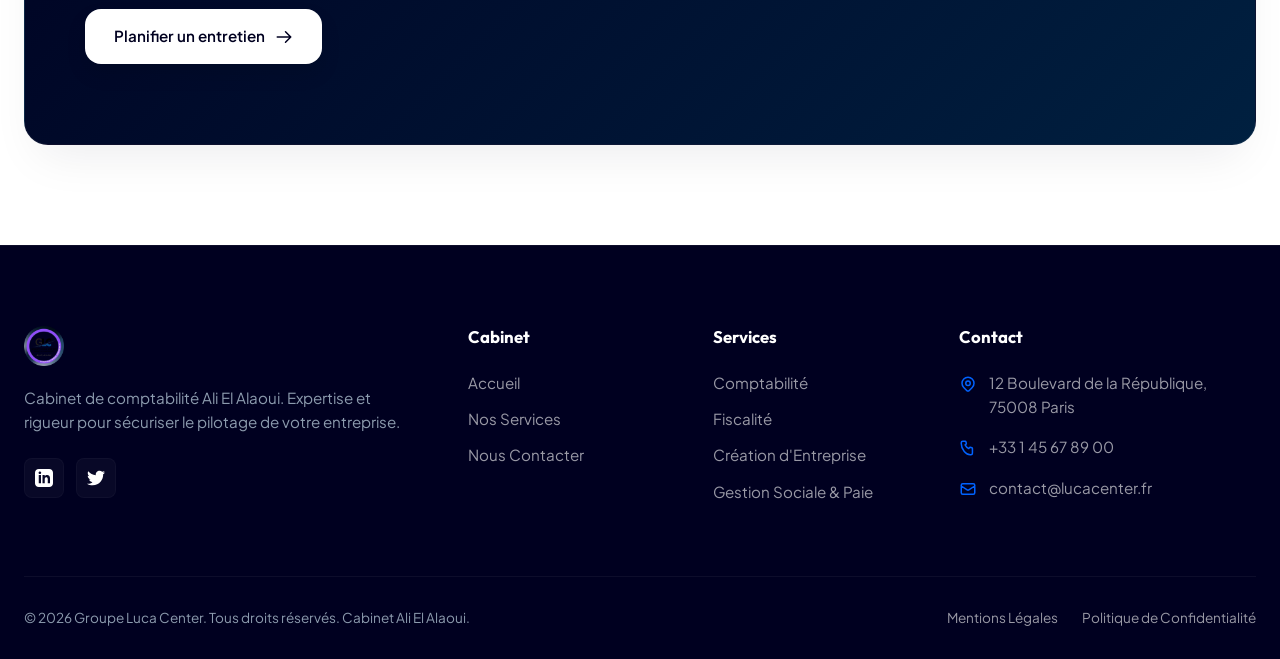
==== commit c9f0817a: "Add quick contact cards and final styling enhancements" ====
--- a/index.html
+++ b/index.html
@@ -29,6 +29,7 @@
       <!-- Logo -->
       <a href="index.html" class="logo" id="logoLink">
         <img src="logo.png" alt="Luca Center Logo" style="height: 40px; width: auto; object-fit: contain; border-radius: var(--radius-sm);">
+        <span>Luca Center</span>
       </a>
 
       <!-- Navigation Menu -->
--- a/css/style.css
+++ b/css/style.css
@@ -815,7 +815,9 @@
 .services-header {
   padding-top: 180px;
   padding-bottom: 80px;
-  background: linear-gradient(180deg, var(--bg-soft-gray) 0%, var(--bg-white) 100%);
+  background-image: linear-gradient(180deg, rgba(245, 247, 250, 0.96) 0%, rgba(255, 255, 255, 0.88) 100%), url('../meeting.png');
+  background-size: cover;
+  background-position: center;
   text-align: center;
 }
 
@@ -925,7 +927,9 @@
 
 /* Left panel: Deep Navy */
 .contact-sidebar {
-  background: linear-gradient(135deg, var(--deep-navy) 0%, var(--secondary-blue) 100%);
+  background: linear-gradient(135deg, rgba(0, 0, 32, 0.92) 0%, rgba(0, 32, 64, 0.92) 100%), url('../office_bg.png');
+  background-size: cover;
+  background-position: center;
   color: white;
   padding: 60px 48px;
   display: flex;
